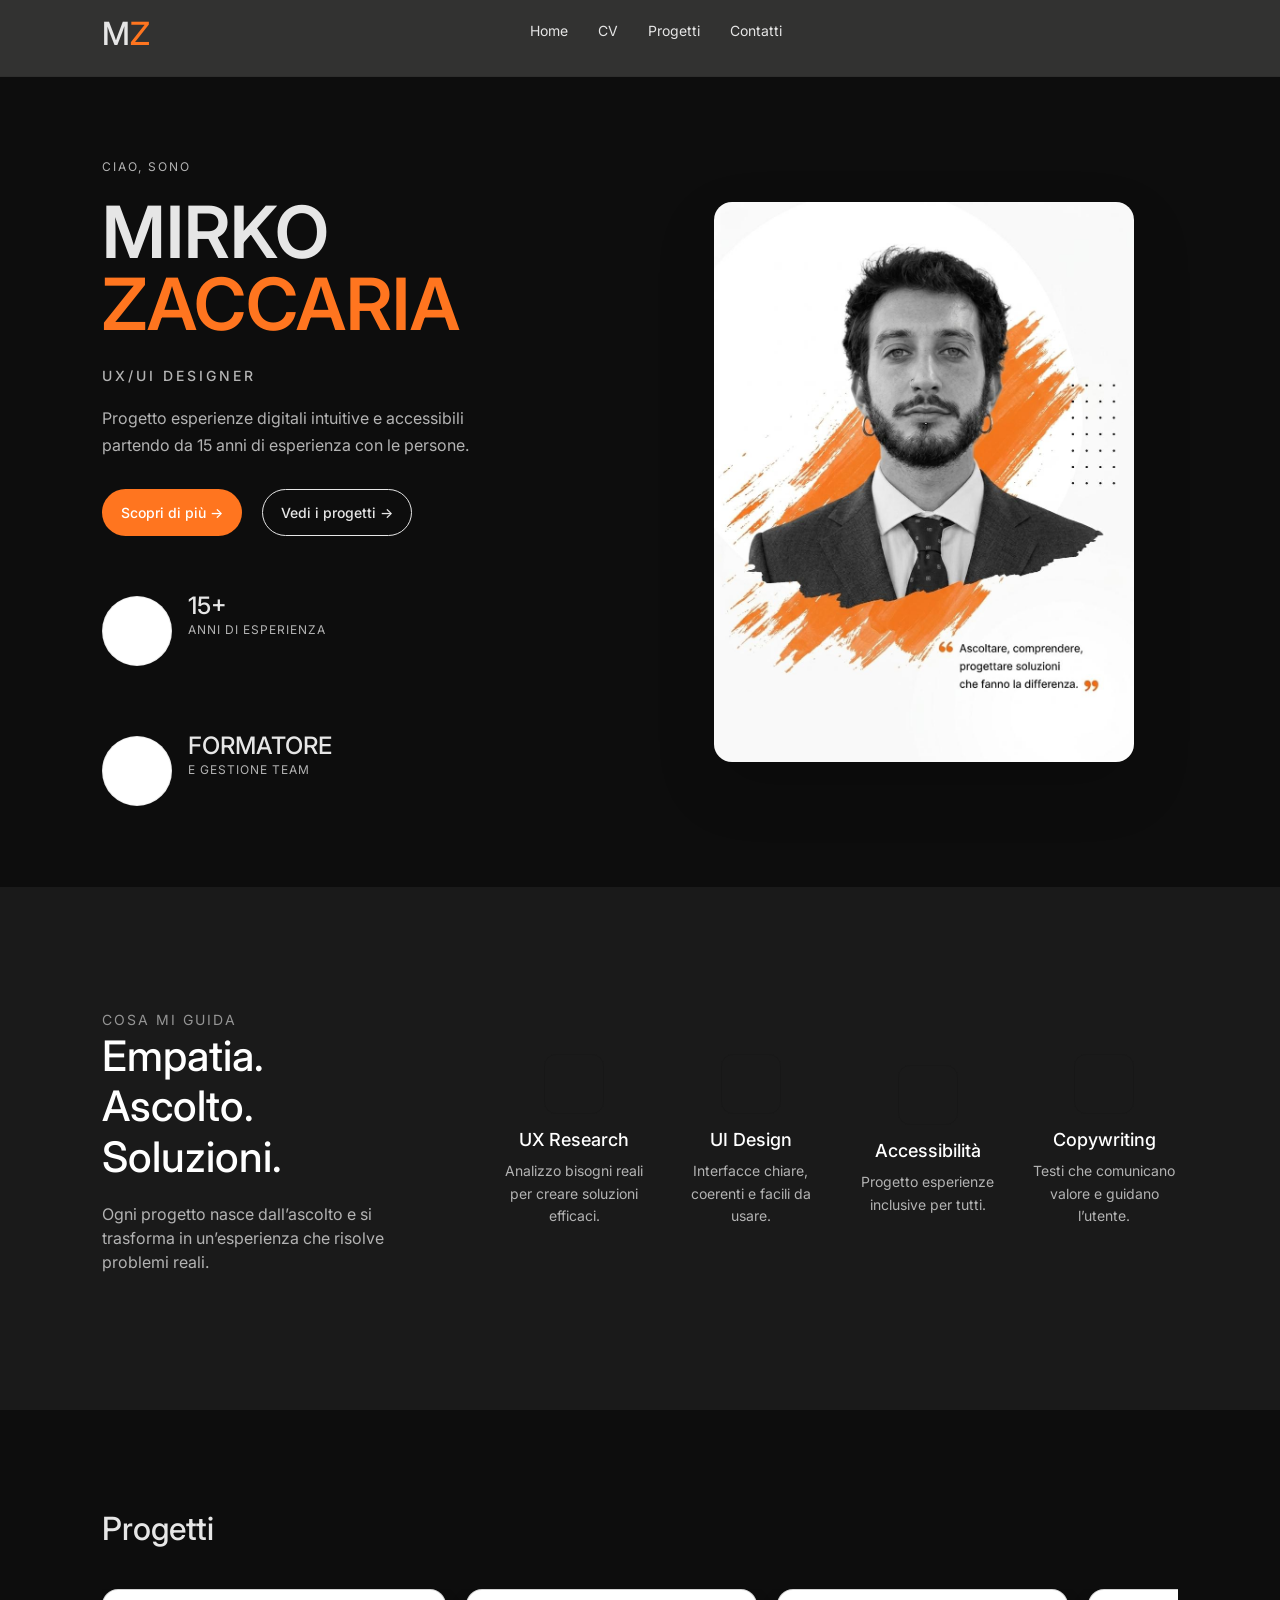
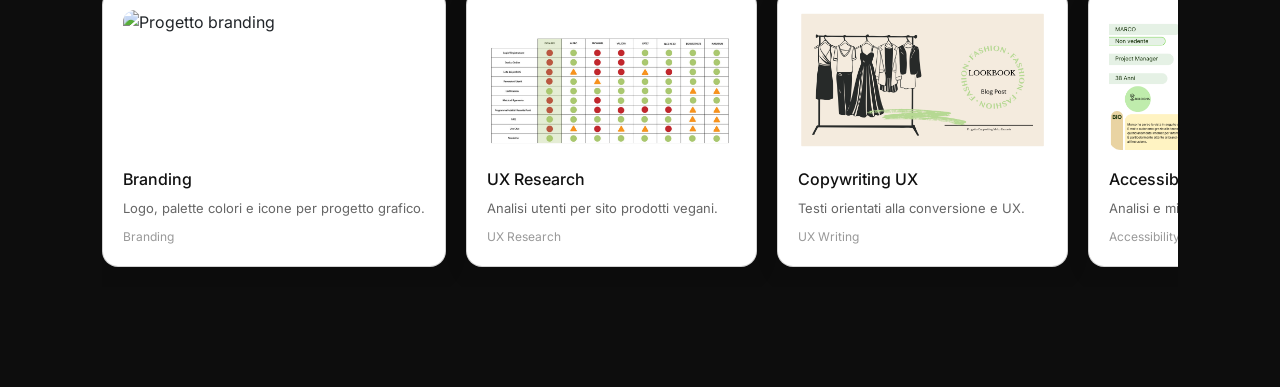
==== index.html @ b115768b "Add files via upload" ====
<!DOCTYPE html>
<html lang="it">
<head>
  <meta property="og:title" content="Mirko Zaccaria | UX/UI Designer">
  <meta property="og:description" content="Portfolio personale UX/UI Designer.">
  <meta property="og:image" content="img/Foto profilo.jpeg">
  <meta property="og:type" content="website">
  <meta charset="UTF-8">
  <meta name="viewport" content="width=device-width, initial-scale=1.0">
  <title>Mirko Zaccaria | UX Designer</title>

 <link href="https://cdn.jsdelivr.net/npm/bootstrap@5.3.3/dist/css/bootstrap.min.css" rel="stylesheet">
 
  <!-- FAVICON -->
  <link rel="icon" href="favicon.ico">

  <!-- FONT -->
  <link href="https://fonts.googleapis.com/css2?family=Inter:wght@300;400;600&display=swap" rel="stylesheet">

  <!-- CSS -->
  <link rel="stylesheet" href="style.css">

  <!-- ICONE LUCIDE -->
  <script src="https://unpkg.com/lucide@latest"></script>
</head>

<body>

<!-- HEADER -->
<header>
  <nav class="navbar">
    <h2 class="logo">M<span>Z</span></h2>

   <ul class="nav-links">
  <li><a href="index.html">Home</a></li>
  <li><a href="cv.html">CV</a></li>
  <li><a href="#projects">Progetti</a></li>
  <li><a href="contatti.html">Contatti</a></li>
</ul>
  </nav>
</header>

<!-- HERO -->
<section class="hero">

  <div class="hero-text">

  <span class="label">CIAO, SONO</span>

  <h1>
    MIRKO <br>
    <span>ZACCARIA</span>
  </h1>

  <h2>UX/UI DESIGNER</h2>

  <p>
    Progetto esperienze digitali intuitive e accessibili partendo da 15 anni di esperienza con le persone.
  </p>

  <!-- BUTTONS -->
  <div class="buttons">
    <a href="cv.html" class="btn primary">Scopri di più →</a>
    <a href="#projects" class="btn secondary">Vedi i progetti →</a>
  </div>

  <!-- HERO INFO -->
  <div class="hero-info">

    <!-- ITEM 1 -->
    <div class="info-box">

      <div class="info-icon">
        <i data-lucide="user-round"></i>
      </div>

      <div class="info-text">
        <h3>15+</h3>
        <p>ANNI DI ESPERIENZA</p>
      </div>

    </div>

    <!-- ITEM 2 -->
    <div class="info-box">

      <div class="info-icon">
        <i data-lucide="graduation-cap"></i>
      </div>

      <div class="info-text">
        <h3>FORMATORE</h3>
        <p>E GESTIONE TEAM</p>
      </div>

    </div>

  </div>

</div>

</div>

  <div class="hero-image">
    <img src="img/foto-profilo.jpeg" alt="Foto profilo Mirko Zaccaria">
  </div>

</section>

<!-- SKILLS -->
<section class="skills">

  <div class="skills-left">
    <span class="mini-title">COSA MI GUIDA</span>

    <h2>
      Empatia.<br>
      Ascolto.<br>
      Soluzioni.
    </h2>

    <p class="skills-text">
      Ogni progetto nasce dall’ascolto e si trasforma in un’esperienza che risolve problemi reali.
    </p>
  </div>

  <div class="skills-grid">

    <div class="skill-card">
      <div class="icon"><i data-lucide="search"></i></div>
      <h3>UX Research</h3>
      <p>Analizzo bisogni reali per creare soluzioni efficaci.</p>
    </div>

    <div class="skill-card">
      <div class="icon"><i data-lucide="layout"></i></div>
      <h3>UI Design</h3>
      <p>Interfacce chiare, coerenti e facili da usare.</p>
    </div>

    <div class="skill-card">
      <div class="icon"><i data-lucide="accessibility"></i></div>
      <h3>Accessibilità</h3>
      <p>Progetto esperienze inclusive per tutti.</p>
    </div>

    <div class="skill-card">
      <div class="icon"><i data-lucide="edit-3"></i></div>
      <h3>Copywriting</h3>
      <p>Testi che comunicano valore e guidano l’utente.</p>
    </div>

  </div>

</section>

<!-- PROJECTS -->
<section class="projects" id="projects">

  <h2>Progetti</h2>

  <div class="project-grid">

    <div class="card">
      <img src="img/branding.png" alt="Progetto branding">
      <h3>Branding</h3>
      <p>Logo, palette colori e icone per progetto grafico.</p>
      <span>Branding</span>
    </div>

    <div class="card">
      <img src="img/ux-research.png" alt="Progetto UX Research">
      <h3>UX Research</h3>
      <p>Analisi utenti per sito prodotti vegani.</p>
      <span>UX Research</span>
    </div>

    <div class="card">
      <img src="img/copywriting-ux.png" alt="Copywriting UX">
      <h3>Copywriting UX</h3>
      <p>Testi orientati alla conversione e UX.</p>
      <span>UX Writing</span>
    </div>

    <div class="card">
      <img src="img/Accessibilità.png" alt="Accessibilità sito">
      <h3>Accessibilità</h3>
      <p>Analisi e miglioramento accessibilità sito.</p>
      <span>Accessibility</span>
    </div>

    <div class="card">
      <img src="img/wireframe.png" alt="Wireframe UX">
      <h3>Wireframe</h3>
      <p>Redesign basato su ricerca UX.</p>
      <span>UX Design</span>
    </div>

  </div>

</section>

<!-- ATTIVA ICONE -->
<script>
  lucide.createIcons();
</script>

</body>
</html>
---- style.css ----
* {
  margin: 0;
  padding: 0;
  box-sizing: border-box;
}

/* VARIABILI */
:root {
  --primary: #ff751f;
  --text: #e6e6e6;
  --muted: #b3b3b3;
  --bg: #0d0d0d;
  --border: rgba(0, 0, 0, 0.08);
}

/* BODY */

body {
  font-family: 'Inter', sans-serif;
  background: #0d0d0d;
  color: #e6e6e6;
}


/* NAVBAR */

header {
  position: sticky;
  top: 0;
  background: rgba(60, 60, 59, 0.808);
  backdrop-filter: blur(10px);
  border-bottom: 1px solid var(--border);
  z-index: 100;
}

.navbar {
  display: flex;
  justify-content: center;
  align-items: center;
  padding: 18px 8%;
  position: relative;
}

/* LOGO */

.logo {
  position: absolute;
  left: 8%;
  color: var(--text);
}

.logo span {
  color: var(--primary);
}

/* MENU */

.nav-links {
  display: flex;
  list-style: none;
  gap: 30px;
}

.nav-links a {
  text-decoration: none;
  color: var(--text);
  font-size: 14px;
  transition: 0.25s ease;
}

.nav-links a:hover {
  color: var(--primary);
  opacity: 0.8;
  transform: translateY(-1px);
}

html {
  scroll-behavior: smooth;
}


/* HERO */

.hero {
  display: flex;
  align-items: center;
  justify-content: space-between;

  padding: 0 8%;

  min-height: 90vh;

  gap: 60px;
}

/* TESTO HERO */

.hero-text {
  flex: 1;

  display: flex;
  flex-direction: column;
  align-items: flex-start;
}

.label {
  font-size: 12px;
  letter-spacing: 2px;
  color: var(--muted);

  margin-bottom: 20px;
}

.hero h1 {
  font-size: 72px;
  line-height: 1;
  font-weight: 600;
}

.hero h1 span {
  color: var(--primary);
}

.hero h2 {
  margin-top: 20px;
  margin-bottom: 20px;

  letter-spacing: 3px;
  font-size: 14px;

  color: var(--muted);
}

.hero p {
  max-width: 420px;

  margin-bottom: 30px;

  line-height: 1.7;

  color: var(--muted);
}

/* IMMAGINE HERO */

.hero-image {
  flex: 1;

  display: flex;
  justify-content: center;
  align-items: center;
}

.hero-image img {
  width: 100%;
  max-width: 420px;

  border-radius: 18px;

  object-fit: cover;

  box-shadow: 0 25px 60px rgba(0,0,0,0.15);

  transition: transform 0.3s ease;
}

/* HOVER */

.hero-image img:hover {
  transform: translateY(-6px);
}


/* BUTTONS */

.buttons {
  display: flex;
  gap: 20px;

  margin-bottom: 60px;
}

.btn {
  padding: 12px 18px;

  border-radius: 999px;

  text-decoration: none;

  font-size: 14px;
  font-weight: 500;

  transition: all 0.25s ease;
}

.primary {
  background: var(--primary);
  color: white;
}

.primary:hover {
  transform: translateY(-3px);
  opacity: 0.9;

  box-shadow: 0 10px 25px rgba(188, 185, 185, 0.96);
}

.secondary {
  border: 1px solid var(--border);

  background: rgba(255, 255, 255, 0);
  border-color: var(--text);
  color: var(--text);
}

.secondary:hover {
  transform: translateY(-3px);

  border-color: var(--text);

  box-shadow: 0 10px 25px rgba(188, 185, 185, 0.96);
}


/* HERO INFO */

.hero-info {
  display: flex;
  align-items: center;

  gap: 70px;

  flex-wrap: wrap;
}

.info-box {
  display: flex;
  align-items: center;

  gap: 16px;
}

.info-icon {
  width: 70px;
  height: 70px;

  border-radius: 50%;

  background: white;
  border: 1px solid var(--border);

  display: flex;
  align-items: center;
  justify-content: center;
}

.info-icon svg {
  width: 28px;
  height: 28px;

  stroke: black;
}

.info-text {
  display: flex;
  flex-direction: column;
  justify-content: center;

  height: 60px;
}

.info-text h3 {
  font-size: 24px;
  line-height: 1;

  margin-bottom: 4px;
}

.info-text p {
  font-size: 12px;
  letter-spacing: 1px;
  line-height: 1.3;

  color: var(--muted);
}


/* SKILLS */

.skills {
  display: flex;
  justify-content: space-between;
  align-items: center;

  gap: 60px;

  padding: 120px 8%;

  background: #1a1a1a;
  color: white;
}

/* LEFT SIDE */

.skills-left {
  flex: 1;
}

.mini-title {
  font-size: 12px;
  letter-spacing: 2px;

  color: var(--muted);

  margin-bottom: 20px;
}

.skills-left h2 {
  font-size: 42px;
  line-height: 1.2;

  margin-bottom: 20px;
}

.skills-text {
  max-width: 400px;

  color: var(--muted);
}

/* GRID */

.skills-grid {
  flex: 2;

  display: grid;
  grid-template-columns: repeat(4, 1fr);

  gap: 30px;

  justify-items: center;
  align-items: center;
}

/* CARD */

.skill-card {
  display: flex;
  flex-direction: column;
  align-items: center;

  text-align: center;
}

/* ICON */

.icon {
  width: 60px;
  height: 60px;

  border: 1px solid var(--border);
  border-radius: 12px;

  display: flex;
  align-items: center;
  justify-content: center;

  margin-bottom: 15px;
}

/* SVG */

.icon svg {
  width: 50px;
  height: 50px;

  stroke: var(--primary);
}

/* TESTI */

.skill-card h3 {
  margin-bottom: 10px;

  font-size: 18px;
}

.skill-card p {
  font-size: 14px;
  line-height: 1.6;

  color: var(--muted);
}


/* PROJECTS SCROLL */

.projects {
  padding: 100px 8%  
}

.projects h2 {
  margin-bottom: 40px;
  font-size: 32px;
}

.project-grid {
  display: flex;
  gap: 20px;

  overflow-x: auto;

  scroll-snap-type: x mandatory;

  -webkit-overflow-scrolling: touch;

  padding-bottom: 20px;
}

/* CARD */

.card {
  min-width: 260px;
  flex: 0 0 auto;

  scroll-snap-align: start;

  background: white;

  padding: 20px;

  border-radius: 16px;

  box-shadow: 0 10px 30px rgba(0, 0, 0, 0.05);

  display: flex;
  flex-direction: column;
  gap: 10px;

  transition: 0.3s ease;
}

.card h3 {
  font-size: 16px;
  color: #111;
  margin: 0;
}

.card p {
  font-size: 13px;
  color: #666;
  line-height: 1.5;
  margin: 0;
}

.card span {
  font-size: 12px;
  color: #999;
  margin-top: auto;
}

.card:hover {
  transform: translateY(-6px);
}

.card img {
  width: 100%;
  height: 140px;

  object-fit: cover;

  border-radius: 12px;

  margin-bottom: 10px;
}


/* MOBILE */

@media (max-width: 768px) {

  .hero {
    flex-direction: column;

    padding: 80px 6% 0 6%;

    gap: 30px;
  }

  .hero-text {
    align-items: center;
    text-align: center;
  }

  .hero h1 {
    font-size: 42px;
  }

  .hero-image img {
    width: 100%;
  }

  .nav-links {
    flex-wrap: wrap;
    justify-content: center;
  }

  .logo {
    left: 6%;
  }

  .buttons {
    justify-content: center;
    flex-wrap: wrap;
  }

  .card {
    min-width: 80%;
  }

  .project-grid {
  display: flex;
  flex-direction: column;
  overflow: visible;
  gap: 20px;
}

  /* SKILLS MOBILE */

  .skills {
    flex-direction: column;

    text-align: center;
  }

  .skills-grid {
    grid-template-columns: 1fr;
  }
}


/* CONTACT PAGE */

.contact {
  min-height: 100vh;

  padding: 120px 8%;

  display: flex;
  justify-content: space-between;
  align-items: center;

  gap: 80px;
}

/* TESTO */

.contact-text {
  flex: 1;

  background: #0f0f0f;
  color: white;

  min-height: 80vh;

  padding: 80px 60px;

  border-radius: 24px;

  display: flex;
  flex-direction: column;
  justify-content: center;

  box-shadow: 0 20px 50px rgba(0,0,0,0.15);
}

.contact-text .mini-title {
  color: rgba(255,255,255,0.6);
}

.contact-text p {
  color: rgba(255,255,255,0.75);

  line-height: 1.8;
}

.contact-text h1 {
  font-size: 54px;
  line-height: 1.1;

  margin: 20px 0;
}

.contact-text p {
  max-width: 420px;

  color: var(--);

  line-height: 1.7;
}

/* FORM */

.contact-form {
  flex: 1;

  display: flex;
  flex-direction: column;

  gap: 20px;
}

.contact-form input,
.contact-form textarea {
  width: 100%;

  padding: 18px;

  border-radius: 14px;
  border: 1px solid var(--border);

  background: white;

  font-family: inherit;
  font-size: 15px;

  outline: none;

  transition: 0.25s ease;
}


.contact-form input:focus,
.contact-form textarea:focus {
  border-color: var(--primary);
  box-shadow: 0 0 0 4px rgba(255, 89, 0, 0.08);
}

.contact-form textarea {
  resize: vertical;
}

.contact-form button {
  border: none;
  cursor: pointer;
}


/* MOBILE */

@media (max-width: 768px) {

  .contact {
    flex-direction: column;

    padding: 100px 6%;
  }

  .contact-text {
    text-align: center;
  }

  .contact-text h1 {
    font-size: 38px;
  }
}


/* CV PAGE */
body {
  background: #0d0d0d;
  color: #e6e6e6;
}

.cv {
  padding: 80px 8%;
}

/* HERO BANNER */

.cv-banner {
  position: relative;
  width: 100%;
  height: 75vh;
  overflow: hidden;
}

.cv-banner img {
  width: 100%;
  height: 100%;
  object-fit: cover;
  display: block;
}

/* OVERLAY */

.overlay {
  position: absolute;
  inset: 0;
  background: rgba(0, 0, 0, 0.55);
}

/* TESTO SOPRA IMMAGINE */

.cv-header {
  position: absolute;
  top: 50%;
  left: 8%;
  transform: translateY(-50%);
  z-index: 2;
  color: white;
  max-width: 750px;
}

.mini-title {
  font-size: 14px;
  letter-spacing: 2px;
  text-transform: uppercase;
  opacity: 0.8;
}

.cv-header h1 {
  font-size: 4.5rem;
  line-height: 1.1;
  margin-top: 20px;
  font-weight: 700;
}

/* TESTO DESCRIZIONE + FOTO */

.cv-content {
  display: grid;
  grid-template-columns: 1.4fr 0.8fr;

  gap: 80px;

  align-items: start;

  max-width: 1400px;

  margin: 100px auto;

  padding: 0 8%;
}

/* TESTO */

 .cv-text p {
  font-size: 1.12rem;

  line-height: 2;

  color: rgba(255,255,255,0.82);

  margin-bottom: 42px;

  font-weight: 400;

  letter-spacing: 0.3px;
}

/* PAROLE EVIDENZIATE */

.cv-text strong {
  color: white;
  font-weight: 600;
}

/* FOTO */

.cv-photo {
  position: sticky;
  top: 120px;
}

.cv-photo img {
  width: 100%;

  border-radius: 24px;

  object-fit: cover;

  box-shadow: 0 20px 50px rgba(0,0,0,0.12);
}

/* GRID CV */

.cv-grid {
  display: grid;
  grid-template-columns: repeat(2, 1fr);
  gap: 30px;
}

/* BOX */

.cv-box {
  background: #161616;
  padding: 35px;
  border-radius: 20px;
  box-shadow: 0 10px 30px rgba(0,0,0,0.06);
}

/* TITOLI */

.cv-box h3 {
  margin-bottom: 20px;
  font-size: 22px;
}

/* LISTA */

.cv-box ul {
  list-style: none;

  display: flex;
  flex-direction: column;

  gap: 14px;

  color: #666;

  line-height: 1.6;
}

/* RESPONSIVE */

@media (max-width: 768px) {

  .cv-banner {
    height: 60vh;
  }

  .cv-header {
    left: 5%;
    right: 5%;
  }

  .cv-header h1 {
    font-size: 2.4rem;
    line-height: 1.2;
  }

  .cv-content {
    margin: 60px auto;
  }

  .cv-content p {
    font-size: 1rem;
    line-height: 1.8;
  }

  .cv-grid {
    grid-template-columns: 1fr;
  }

  .cv-content {
  grid-template-columns: 1fr;
  gap: 50px;
}

.cv-photo {
  position: relative;
  top: 0;
}

.cv-photo img {
  max-width: 400px;
  margin: auto;
  display: block;
}

}

@media (max-width: 480px) {

  .cv-banner {
    height: 55vh;
  }

  .cv-header h1 {
    font-size: 1.9rem;
  }

  .mini-title {
    font-size: 12px;
  }

  .cv-box {
    padding: 25px;
  }

}
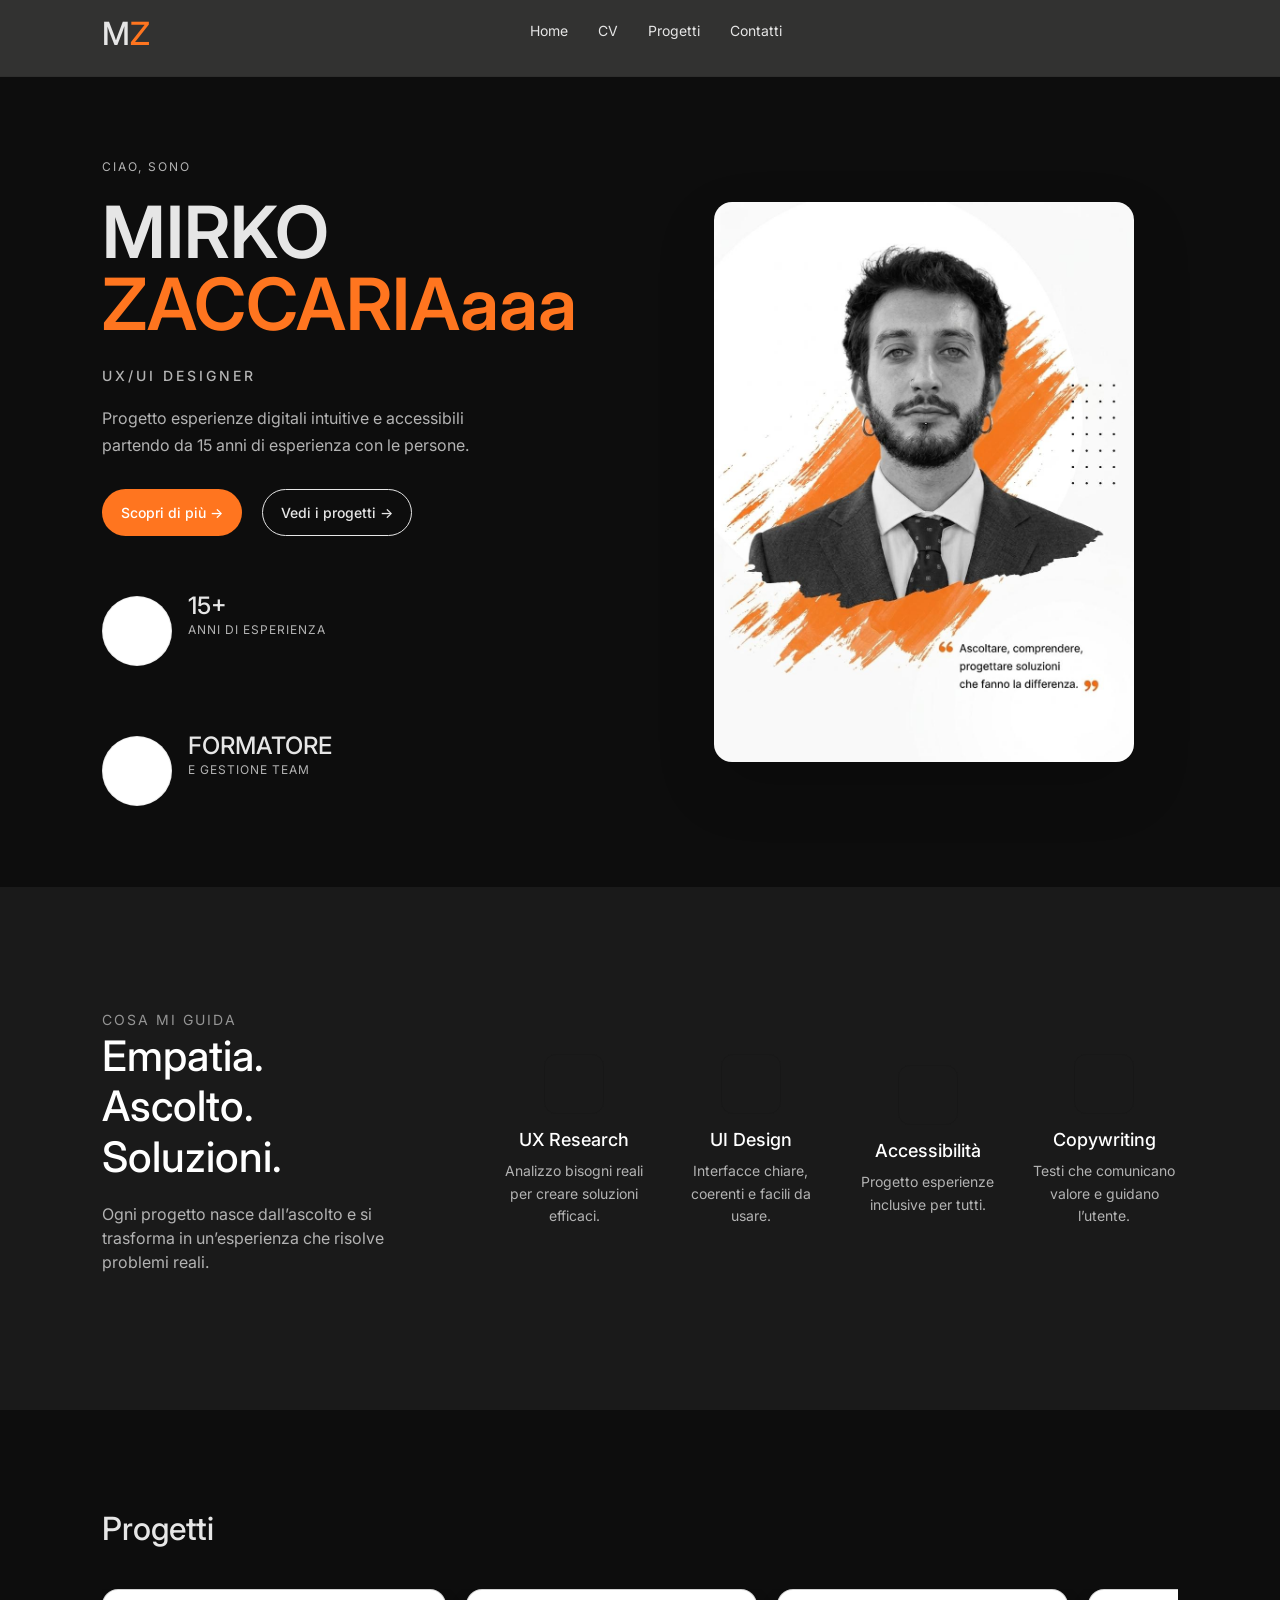
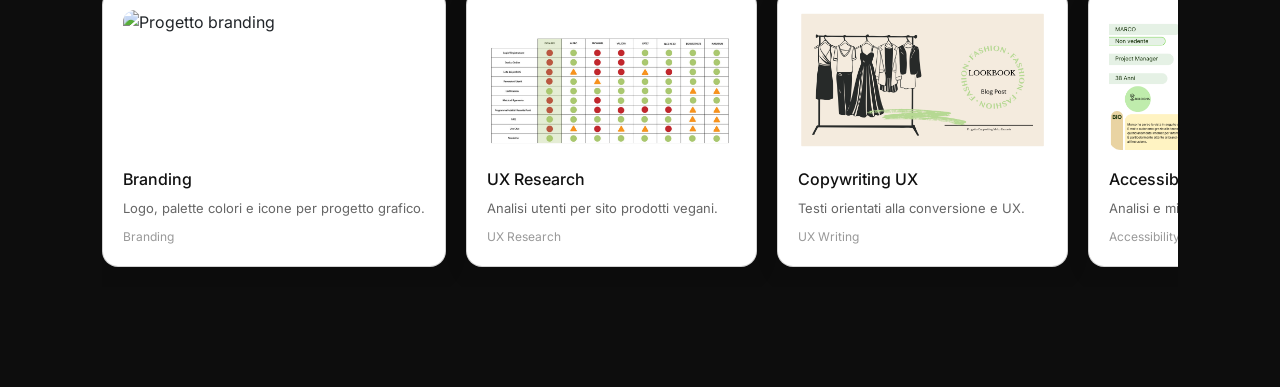
==== commit 8f14a0db: "Update index.html" ====
--- a/index.html
+++ b/index.html
@@ -7,7 +7,7 @@
   <meta property="og:type" content="website">
   <meta charset="UTF-8">
   <meta name="viewport" content="width=device-width, initial-scale=1.0">
-  <title>Mirko Zaccaria | UX Designer</title>
+  <title>Mirkooo Zaccaria | UX Designer</title>
 
  <link href="https://cdn.jsdelivr.net/npm/bootstrap@5.3.3/dist/css/bootstrap.min.css" rel="stylesheet">
  
@@ -49,7 +49,7 @@
 
   <h1>
     MIRKO <br>
-    <span>ZACCARIA</span>
+    <span>ZACCARIAaaa</span>
   </h1>
 
   <h2>UX/UI DESIGNER</h2>
@@ -206,4 +206,4 @@
 </script>
 
 </body>
-</html>+</html>
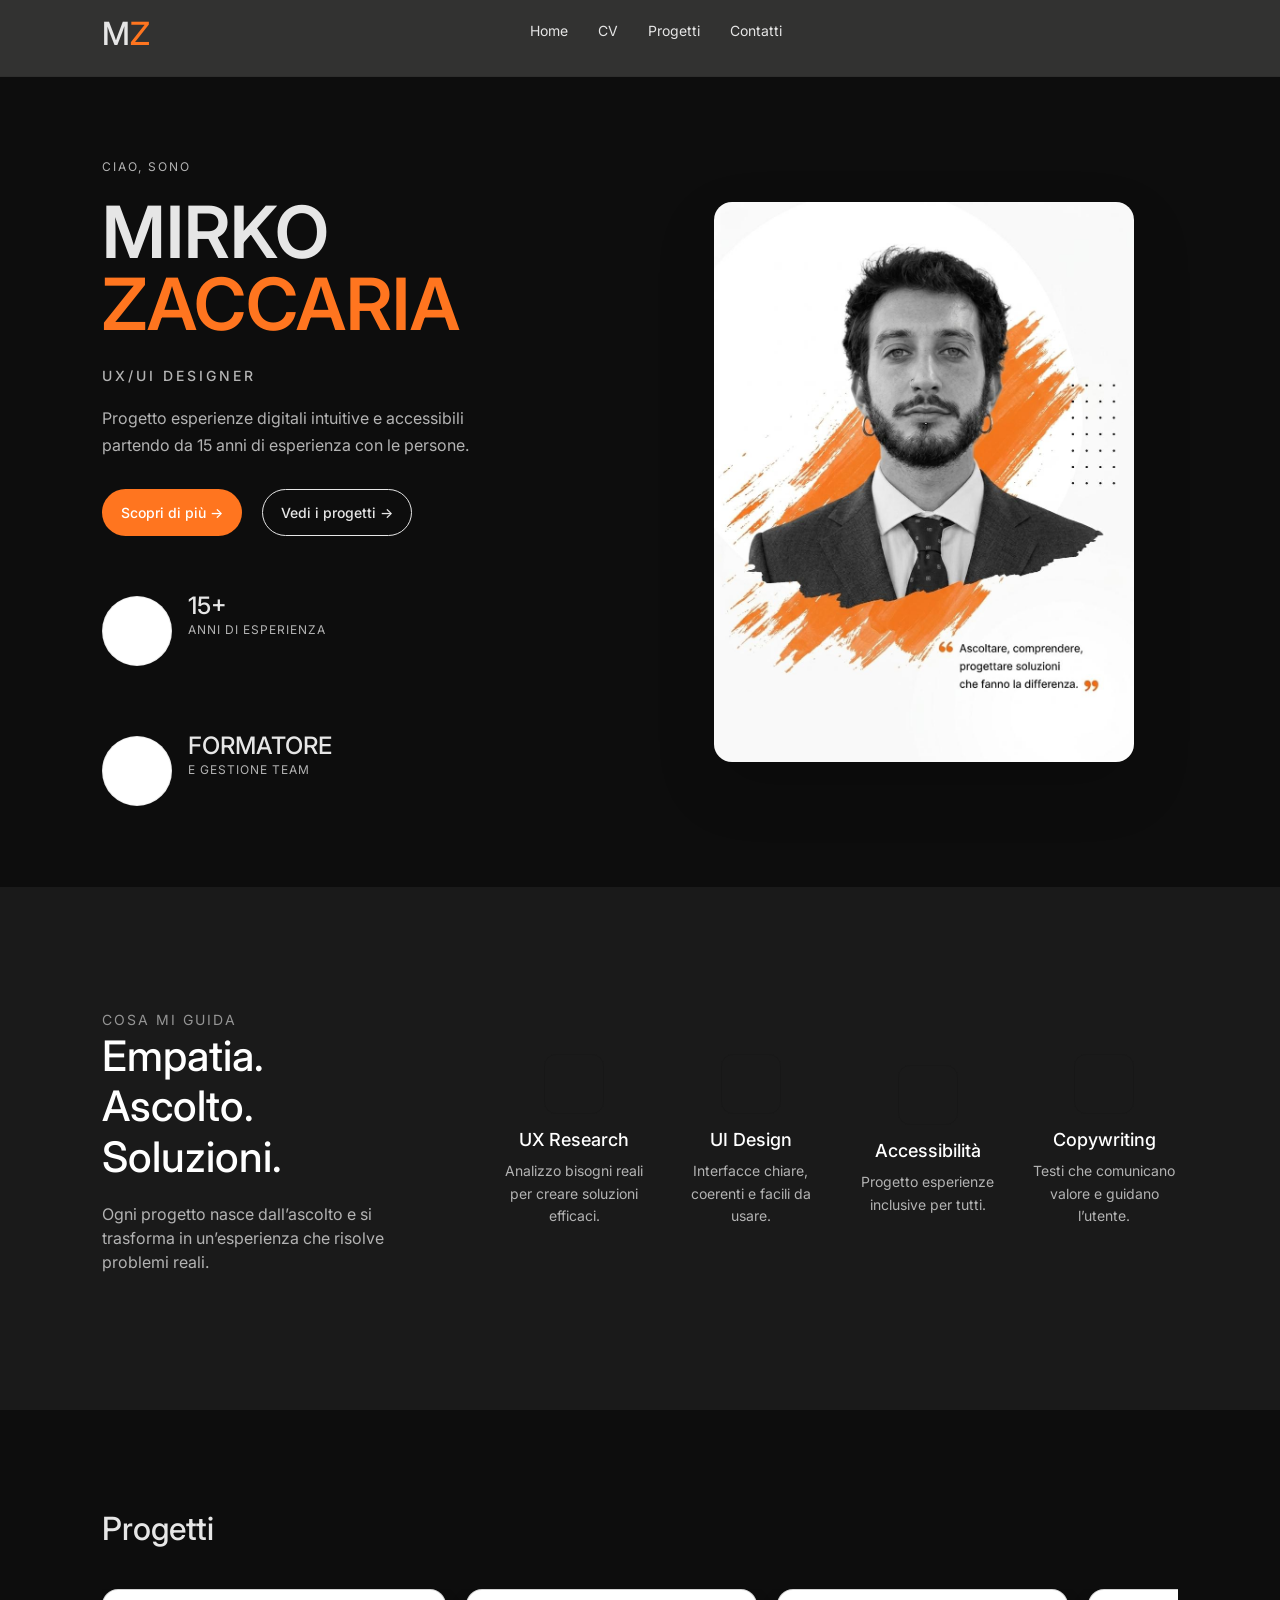
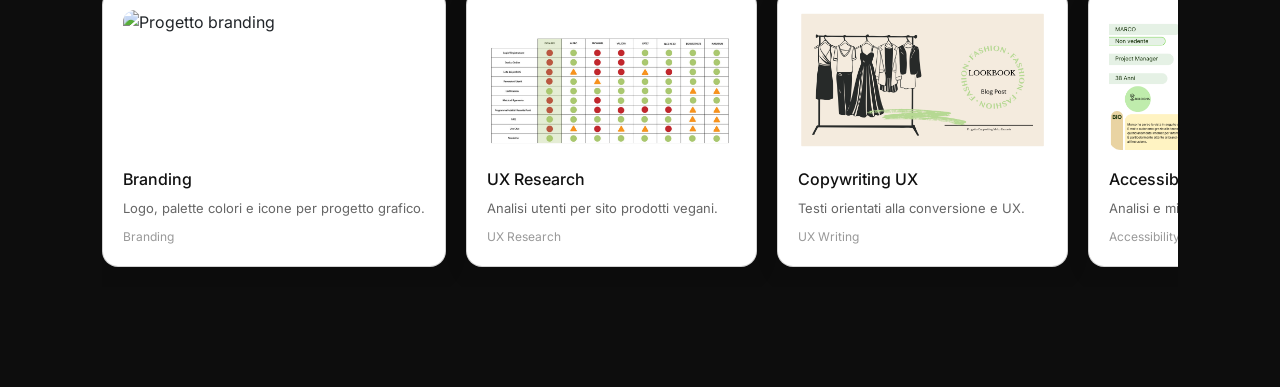
==== commit 6d2cfedf: "Fix HTML encoding issues in index.html" ====
--- a/index.html
+++ b/index.html
@@ -7,7 +7,7 @@
   <meta property="og:type" content="website">
   <meta charset="UTF-8">
   <meta name="viewport" content="width=device-width, initial-scale=1.0">
-  <title>Mirkooo Zaccaria | UX Designer</title>
+  <title>Mirko Zaccaria | UX Designer</title>
 
  <link href="https://cdn.jsdelivr.net/npm/bootstrap@5.3.3/dist/css/bootstrap.min.css" rel="stylesheet">
  
@@ -49,7 +49,7 @@
 
   <h1>
     MIRKO <br>
-    <span>ZACCARIAaaa</span>
+    <span>ZACCARIA</span>
   </h1>
 
   <h2>UX/UI DESIGNER</h2>
